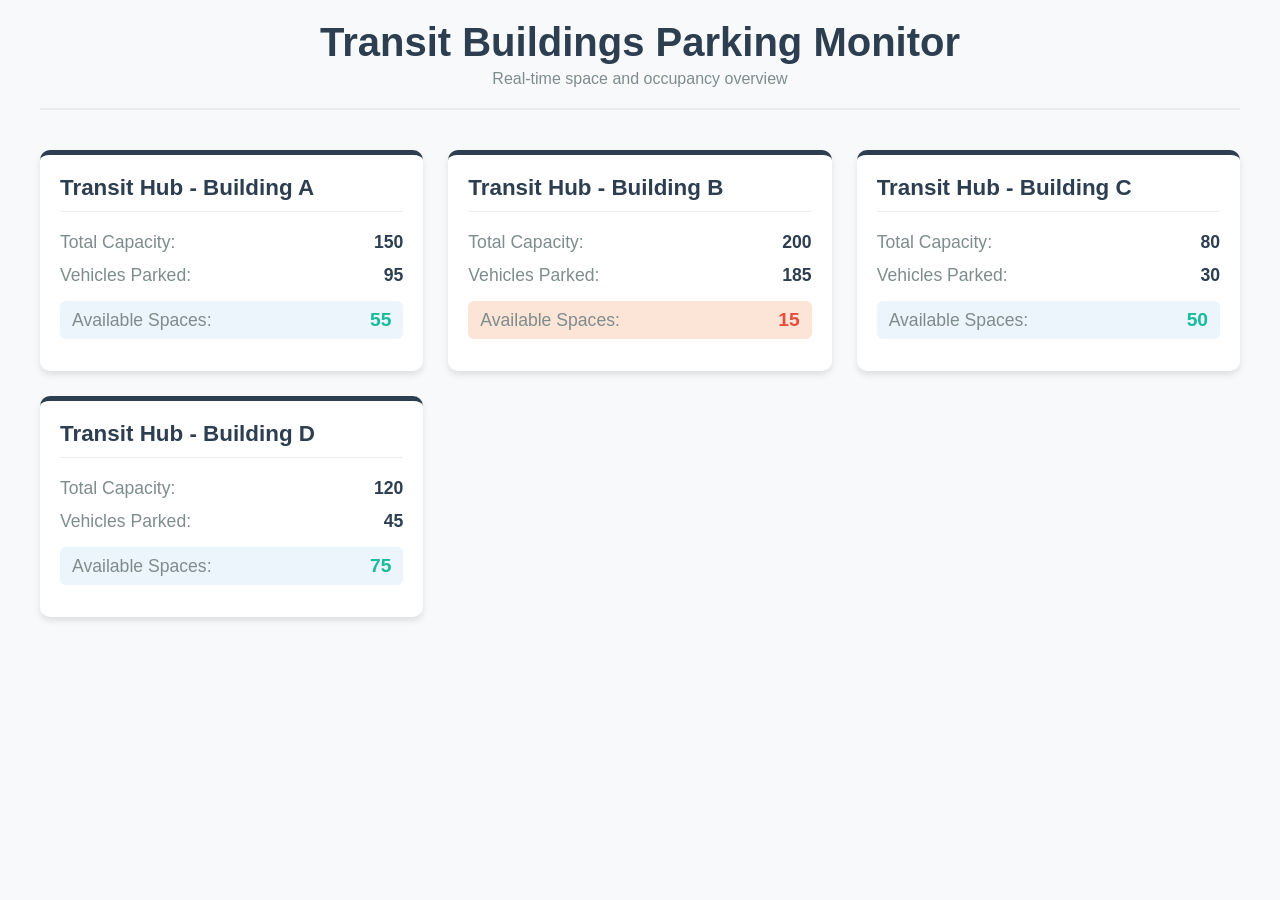
==== index.html @ 58588067 "Add files via upload" ====
<!DOCTYPE html>
<html lang="en">
<head>
    <meta charset="UTF-8">
    <meta name="viewport" content="width=device-width, initial-scale=1.0">
    <title>Transit Building Parking Dashboard</title>
    <style>
        :root {
            --primary-color: #2c3e50;
            --secondary-color: #18bc9c;
            --danger-color: #e74c3c;
            --bg-color: #f8f9fa;
            --card-bg: #ffffff;
        }

        body {
            font-family: 'Segoe UI', Tahoma, Geneva, Verdana, sans-serif;
            background-color: var(--bg-color);
            margin: 0;
            padding: 20px;
            color: #333;
        }

        .container {
            max-width: 1200px;
            margin: 0 auto;
        }

        header {
            text-align: center;
            margin-bottom: 40px;
            padding-bottom: 20px;
            border-bottom: 2px solid #e9ecef;
        }

        header h1 {
            color: var(--primary-color);
            margin: 0;
            font-size: 2.5rem;
        }

        header p {
            color: #7f8c8d;
            margin: 5px 0 0 0;
        }

        /* Dashboard Grid */
        .dashboard-grid {
            display: grid;
            grid-template-columns: repeat(auto-fit, minmax(300px, 1fr));
            gap: 25px;
        }

        /* Building Card Styling */
        .building-card {
            background: var(--card-bg);
            border-radius: 10px;
            box-shadow: 0 4px 6px rgba(0, 0, 0, 0.1);
            padding: 20px;
            transition: transform 0.2s ease, box-shadow 0.2s ease;
            border-top: 5px solid var(--primary-color);
        }

        .building-card:hover {
            transform: translateY(-5px);
            box-shadow: 0 6px 12px rgba(0, 0, 0, 0.15);
        }

        .building-name {
            font-size: 1.4rem;
            color: var(--primary-color);
            margin-top: 0;
            margin-bottom: 20px;
            border-bottom: 1px solid #eee;
            padding-bottom: 10px;
        }

        /* Data Rows */
        .data-row {
            display: flex;
            justify-content: space-between;
            align-items: center;
            margin-bottom: 12px;
            font-size: 1.1rem;
        }

        .data-label {
            color: #7f8c8d;
            font-weight: 500;
        }

        .data-value {
            font-weight: bold;
            color: #2c3e50;
        }

        /* Highlight Remaining Space */
        .remaining-space {
            background-color: #ebf5fb;
            padding: 8px 12px;
            border-radius: 6px;
            margin-top: 15px;
        }

        .remaining-space .data-value {
            color: var(--secondary-color);
            font-size: 1.2rem;
        }

        /* Warning if parking is getting full */
        .low-space .remaining-space {
            background-color: #fce4d6;
        }
        .low-space .remaining-space .data-value {
            color: var(--danger-color);
        }
    </style>
</head>
<body>

    <div class="container">
        <header>
            <h1>Transit Buildings Parking Monitor</h1>
            <p>Real-time space and occupancy overview</p>
        </header>

        <div class="dashboard-grid">

            <div class="building-card" data-total="150" data-parked="95">
                <h2 class="building-name">Transit Hub - Building A</h2>
                <div class="data-row">
                    <span class="data-label">Total Capacity:</span>
                    <span class="data-value total-val">150</span>
                </div>
                <div class="data-row">
                    <span class="data-label">Vehicles Parked:</span>
                    <span class="data-value parked-val">95</span>
                </div>
                <div class="data-row remaining-space">
                    <span class="data-label">Available Spaces:</span>
                    <span class="data-value remaining-val">0</span>
                </div>
            </div>

            <div class="building-card" data-total="200" data-parked="185">
                <h2 class="building-name">Transit Hub - Building B</h2>
                <div class="data-row">
                    <span class="data-label">Total Capacity:</span>
                    <span class="data-value total-val">200</span>
                </div>
                <div class="data-row">
                    <span class="data-label">Vehicles Parked:</span>
                    <span class="data-value parked-val">185</span>
                </div>
                <div class="data-row remaining-space">
                    <span class="data-label">Available Spaces:</span>
                    <span class="data-value remaining-val">0</span>
                </div>
            </div>

            <div class="building-card" data-total="80" data-parked="30">
                <h2 class="building-name">Transit Hub - Building C</h2>
                <div class="data-row">
                    <span class="data-label">Total Capacity:</span>
                    <span class="data-value total-val">80</span>
                </div>
                <div class="data-row">
                    <span class="data-label">Vehicles Parked:</span>
                    <span class="data-value parked-val">30</span>
                </div>
                <div class="data-row remaining-space">
                    <span class="data-label">Available Spaces:</span>
                    <span class="data-value remaining-val">0</span>
                </div>
            </div>

            <div class="building-card" data-total="120" data-parked="45">
                <h2 class="building-name">Transit Hub - Building D</h2>
                <div class="data-row">
                    <span class="data-label">Total Capacity:</span>
                    <span class="data-value total-val">120</span>
                </div>
                <div class="data-row">
                    <span class="data-label">Vehicles Parked:</span>
                    <span class="data-value parked-val">45</span>
                </div>
                <div class="data-row remaining-space">
                    <span class="data-label">Available Spaces:</span>
                    <span class="data-value remaining-val">0</span>
                </div>
            </div>

        </div>
    </div>

    <script>
        // This script automatically runs when the page opens to calculate spaces
        document.addEventListener("DOMContentLoaded", function() {
            const cards = document.querySelectorAll('.building-card');
            
            cards.forEach(card => {
                // Get the total and parked values from the HTML attributes
                const total = parseInt(card.getAttribute('data-total'));
                const parked = parseInt(card.getAttribute('data-parked'));
                
                // Calculate remaining space
                const remaining = total - parked;
                
                // Display the calculated remaining space
                card.querySelector('.remaining-val').textContent = remaining;
                
                // Extra feature: If less than 15% space is left, make it turn red/alert color
                if (remaining / total < 0.15) {
                    card.classList.add('low-space');
                }
            });
        });
    </script>
</body>
</html>
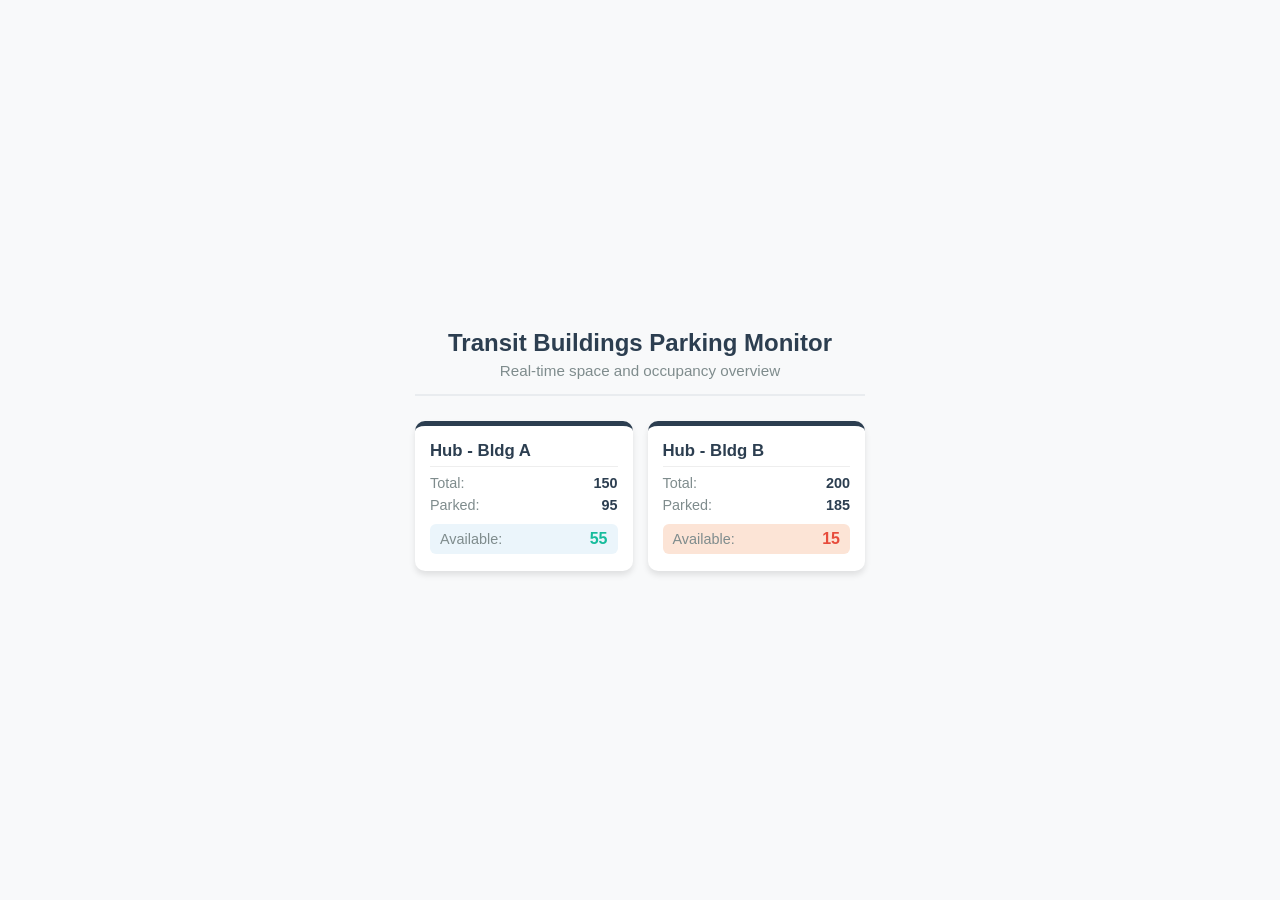
==== commit dc61fa40: "Add files via upload" ====
--- a/index.html
+++ b/index.html
@@ -19,46 +19,66 @@
             margin: 0;
             padding: 20px;
             color: #333;
+            display: flex;
+            justify-content: center;
+            align-items: center;
+            min-height: 100vh;
+            box-sizing: border-box;
         }
 
         .container {
-            max-width: 1200px;
+            width: 100%;
+            max-width: 450px; 
             margin: 0 auto;
         }
 
         header {
             text-align: center;
-            margin-bottom: 40px;
-            padding-bottom: 20px;
+            margin-bottom: 25px;
+            padding-bottom: 15px;
             border-bottom: 2px solid #e9ecef;
         }
 
         header h1 {
             color: var(--primary-color);
             margin: 0;
-            font-size: 2.5rem;
+            font-size: 24px;
         }
 
         header p {
             color: #7f8c8d;
             margin: 5px 0 0 0;
-        }
-
-        /* Dashboard Grid */
+            font-size: 0.95rem;
+        }
+
         .dashboard-grid {
             display: grid;
-            grid-template-columns: repeat(auto-fit, minmax(300px, 1fr));
-            gap: 25px;
-        }
-
-        /* Building Card Styling */
+            grid-template-columns: repeat(2, 1fr);
+            gap: 15px;
+            justify-content: center;
+        }
+
+        @media (max-width: 500px) {
+            .dashboard-grid {
+                grid-template-columns: 1fr;
+            }
+        }
+
+        /* Building Card Styling with height customization */
         .building-card {
             background: var(--card-bg);
             border-radius: 10px;
             box-shadow: 0 4px 6px rgba(0, 0, 0, 0.1);
-            padding: 20px;
+            padding: 15px; /* Compact padding */
             transition: transform 0.2s ease, box-shadow 0.2s ease;
             border-top: 5px solid var(--primary-color);
+            
+            /* --- HEIGHT CUSTOMIZATION --- */
+            height: 150px;          /* Set the exact height you want here */
+            display: flex;
+            flex-direction: column;
+            justify-content: space-between; /* Evenly spaces elements inside the height */
+            box-sizing: border-box;
         }
 
         .building-card:hover {
@@ -67,21 +87,28 @@
         }
 
         .building-name {
-            font-size: 1.4rem;
+            font-size: 1.05rem; /* Balanced size for shorter cards */
             color: var(--primary-color);
             margin-top: 0;
-            margin-bottom: 20px;
+            margin-bottom: 5px;
             border-bottom: 1px solid #eee;
-            padding-bottom: 10px;
-        }
-
-        /* Data Rows */
+            padding-bottom: 5px;
+        }
+
+        /* Content wrapper helps adjust internal layouts smoothly */
+        .card-content {
+            flex-grow: 1;
+            display: flex;
+            flex-direction: column;
+            justify-content: center;
+            gap: 6px; /* Tight spaces between text data */
+        }
+
         .data-row {
             display: flex;
             justify-content: space-between;
             align-items: center;
-            margin-bottom: 12px;
-            font-size: 1.1rem;
+            font-size: 0.9rem;
         }
 
         .data-label {
@@ -97,14 +124,14 @@
         /* Highlight Remaining Space */
         .remaining-space {
             background-color: #ebf5fb;
-            padding: 8px 12px;
+            padding: 6px 10px;
             border-radius: 6px;
-            margin-top: 15px;
+            margin-top: 5px;
         }
 
         .remaining-space .data-value {
             color: var(--secondary-color);
-            font-size: 1.2rem;
+            font-size: 1rem;
         }
 
         /* Warning if parking is getting full */
@@ -127,89 +154,55 @@
         <div class="dashboard-grid">
 
             <div class="building-card" data-total="150" data-parked="95">
-                <h2 class="building-name">Transit Hub - Building A</h2>
-                <div class="data-row">
-                    <span class="data-label">Total Capacity:</span>
-                    <span class="data-value total-val">150</span>
-                </div>
-                <div class="data-row">
-                    <span class="data-label">Vehicles Parked:</span>
-                    <span class="data-value parked-val">95</span>
-                </div>
-                <div class="data-row remaining-space">
-                    <span class="data-label">Available Spaces:</span>
-                    <span class="data-value remaining-val">0</span>
+                <h2 class="building-name">Hub - Bldg A</h2>
+                <div class="card-content">
+                    <div class="data-row">
+                        <span class="data-label">Total:</span>
+                        <span class="data-value total-val">150</span>
+                    </div>
+                    <div class="data-row">
+                        <span class="data-label">Parked:</span>
+                        <span class="data-value parked-val">95</span>
+                    </div>
+                    <div class="data-row remaining-space">
+                        <span class="data-label">Available:</span>
+                        <span class="data-value remaining-val">0</span>
+                    </div>
                 </div>
             </div>
 
             <div class="building-card" data-total="200" data-parked="185">
-                <h2 class="building-name">Transit Hub - Building B</h2>
-                <div class="data-row">
-                    <span class="data-label">Total Capacity:</span>
-                    <span class="data-value total-val">200</span>
-                </div>
-                <div class="data-row">
-                    <span class="data-label">Vehicles Parked:</span>
-                    <span class="data-value parked-val">185</span>
-                </div>
-                <div class="data-row remaining-space">
-                    <span class="data-label">Available Spaces:</span>
-                    <span class="data-value remaining-val">0</span>
+                <h2 class="building-name">Hub - Bldg B</h2>
+                <div class="card-content">
+                    <div class="data-row">
+                        <span class="data-label">Total:</span>
+                        <span class="data-value total-val">200</span>
+                    </div>
+                    <div class="data-row">
+                        <span class="data-label">Parked:</span>
+                        <span class="data-value parked-val">185</span>
+                    </div>
+                    <div class="data-row remaining-space">
+                        <span class="data-label">Available:</span>
+                        <span class="data-value remaining-val">0</span>
+                    </div>
                 </div>
             </div>
-
-            <div class="building-card" data-total="80" data-parked="30">
-                <h2 class="building-name">Transit Hub - Building C</h2>
-                <div class="data-row">
-                    <span class="data-label">Total Capacity:</span>
-                    <span class="data-value total-val">80</span>
-                </div>
-                <div class="data-row">
-                    <span class="data-label">Vehicles Parked:</span>
-                    <span class="data-value parked-val">30</span>
-                </div>
-                <div class="data-row remaining-space">
-                    <span class="data-label">Available Spaces:</span>
-                    <span class="data-value remaining-val">0</span>
-                </div>
-            </div>
-
-            <div class="building-card" data-total="120" data-parked="45">
-                <h2 class="building-name">Transit Hub - Building D</h2>
-                <div class="data-row">
-                    <span class="data-label">Total Capacity:</span>
-                    <span class="data-value total-val">120</span>
-                </div>
-                <div class="data-row">
-                    <span class="data-label">Vehicles Parked:</span>
-                    <span class="data-value parked-val">45</span>
-                </div>
-                <div class="data-row remaining-space">
-                    <span class="data-label">Available Spaces:</span>
-                    <span class="data-value remaining-val">0</span>
-                </div>
-            </div>
-
+            
         </div>
     </div>
 
     <script>
-        // This script automatically runs when the page opens to calculate spaces
         document.addEventListener("DOMContentLoaded", function() {
             const cards = document.querySelectorAll('.building-card');
             
             cards.forEach(card => {
-                // Get the total and parked values from the HTML attributes
                 const total = parseInt(card.getAttribute('data-total'));
                 const parked = parseInt(card.getAttribute('data-parked'));
-                
-                // Calculate remaining space
                 const remaining = total - parked;
                 
-                // Display the calculated remaining space
                 card.querySelector('.remaining-val').textContent = remaining;
                 
-                // Extra feature: If less than 15% space is left, make it turn red/alert color
                 if (remaining / total < 0.15) {
                     card.classList.add('low-space');
                 }
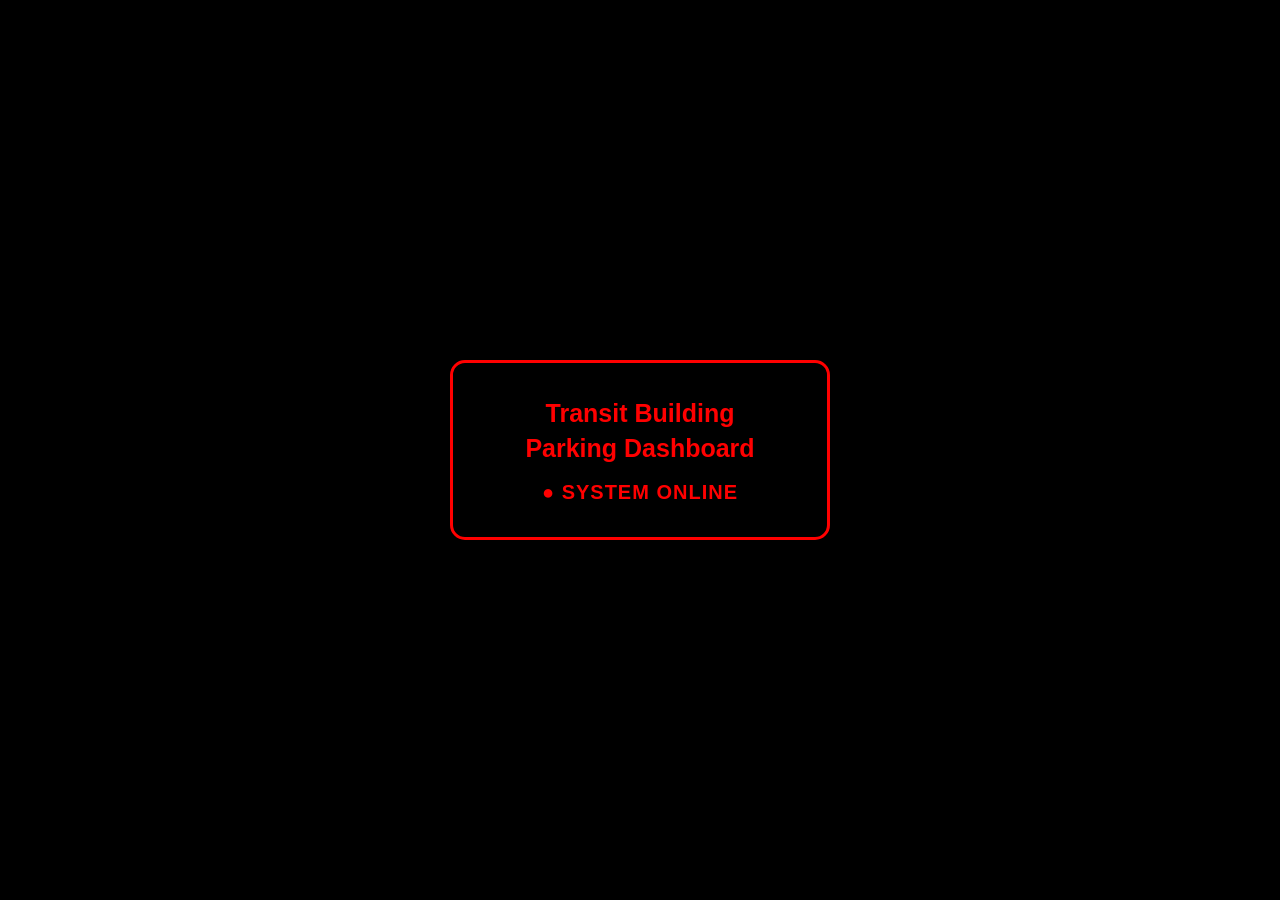
==== commit d3966b22: "Add files via upload" ====
--- a/index.html
+++ b/index.html
@@ -4,210 +4,16 @@
     <meta charset="UTF-8">
     <meta name="viewport" content="width=device-width, initial-scale=1.0">
     <title>Transit Building Parking Dashboard</title>
-    <style>
-        :root {
-            --primary-color: #2c3e50;
-            --secondary-color: #18bc9c;
-            --danger-color: #e74c3c;
-            --bg-color: #f8f9fa;
-            --card-bg: #ffffff;
-        }
-
-        body {
-            font-family: 'Segoe UI', Tahoma, Geneva, Verdana, sans-serif;
-            background-color: var(--bg-color);
-            margin: 0;
-            padding: 20px;
-            color: #333;
-            display: flex;
-            justify-content: center;
-            align-items: center;
-            min-height: 100vh;
-            box-sizing: border-box;
-        }
-
-        .container {
-            width: 100%;
-            max-width: 450px; 
-            margin: 0 auto;
-        }
-
-        header {
-            text-align: center;
-            margin-bottom: 25px;
-            padding-bottom: 15px;
-            border-bottom: 2px solid #e9ecef;
-        }
-
-        header h1 {
-            color: var(--primary-color);
-            margin: 0;
-            font-size: 24px;
-        }
-
-        header p {
-            color: #7f8c8d;
-            margin: 5px 0 0 0;
-            font-size: 0.95rem;
-        }
-
-        .dashboard-grid {
-            display: grid;
-            grid-template-columns: repeat(2, 1fr);
-            gap: 15px;
-            justify-content: center;
-        }
-
-        @media (max-width: 500px) {
-            .dashboard-grid {
-                grid-template-columns: 1fr;
-            }
-        }
-
-        /* Building Card Styling with height customization */
-        .building-card {
-            background: var(--card-bg);
-            border-radius: 10px;
-            box-shadow: 0 4px 6px rgba(0, 0, 0, 0.1);
-            padding: 15px; /* Compact padding */
-            transition: transform 0.2s ease, box-shadow 0.2s ease;
-            border-top: 5px solid var(--primary-color);
-            
-            /* --- HEIGHT CUSTOMIZATION --- */
-            height: 150px;          /* Set the exact height you want here */
-            display: flex;
-            flex-direction: column;
-            justify-content: space-between; /* Evenly spaces elements inside the height */
-            box-sizing: border-box;
-        }
-
-        .building-card:hover {
-            transform: translateY(-5px);
-            box-shadow: 0 6px 12px rgba(0, 0, 0, 0.15);
-        }
-
-        .building-name {
-            font-size: 1.05rem; /* Balanced size for shorter cards */
-            color: var(--primary-color);
-            margin-top: 0;
-            margin-bottom: 5px;
-            border-bottom: 1px solid #eee;
-            padding-bottom: 5px;
-        }
-
-        /* Content wrapper helps adjust internal layouts smoothly */
-        .card-content {
-            flex-grow: 1;
-            display: flex;
-            flex-direction: column;
-            justify-content: center;
-            gap: 6px; /* Tight spaces between text data */
-        }
-
-        .data-row {
-            display: flex;
-            justify-content: space-between;
-            align-items: center;
-            font-size: 0.9rem;
-        }
-
-        .data-label {
-            color: #7f8c8d;
-            font-weight: 500;
-        }
-
-        .data-value {
-            font-weight: bold;
-            color: #2c3e50;
-        }
-
-        /* Highlight Remaining Space */
-        .remaining-space {
-            background-color: #ebf5fb;
-            padding: 6px 10px;
-            border-radius: 6px;
-            margin-top: 5px;
-        }
-
-        .remaining-space .data-value {
-            color: var(--secondary-color);
-            font-size: 1rem;
-        }
-
-        /* Warning if parking is getting full */
-        .low-space .remaining-space {
-            background-color: #fce4d6;
-        }
-        .low-space .remaining-space .data-value {
-            color: var(--danger-color);
-        }
-    </style>
+    <link rel="stylesheet" href="style.css">
 </head>
 <body>
 
     <div class="container">
-        <header>
-            <h1>Transit Buildings Parking Monitor</h1>
-            <p>Real-time space and occupancy overview</p>
-        </header>
-
-        <div class="dashboard-grid">
-
-            <div class="building-card" data-total="150" data-parked="95">
-                <h2 class="building-name">Hub - Bldg A</h2>
-                <div class="card-content">
-                    <div class="data-row">
-                        <span class="data-label">Total:</span>
-                        <span class="data-value total-val">150</span>
-                    </div>
-                    <div class="data-row">
-                        <span class="data-label">Parked:</span>
-                        <span class="data-value parked-val">95</span>
-                    </div>
-                    <div class="data-row remaining-space">
-                        <span class="data-label">Available:</span>
-                        <span class="data-value remaining-val">0</span>
-                    </div>
-                </div>
-            </div>
-
-            <div class="building-card" data-total="200" data-parked="185">
-                <h2 class="building-name">Hub - Bldg B</h2>
-                <div class="card-content">
-                    <div class="data-row">
-                        <span class="data-label">Total:</span>
-                        <span class="data-value total-val">200</span>
-                    </div>
-                    <div class="data-row">
-                        <span class="data-label">Parked:</span>
-                        <span class="data-value parked-val">185</span>
-                    </div>
-                    <div class="data-row remaining-space">
-                        <span class="data-label">Available:</span>
-                        <span class="data-value remaining-val">0</span>
-                    </div>
-                </div>
-            </div>
-            
+        <div class="main-title-view">
+            <h1>Transit Building<br>Parking Dashboard</h1>
+            <p>● SYSTEM ONLINE</p>
         </div>
     </div>
 
-    <script>
-        document.addEventListener("DOMContentLoaded", function() {
-            const cards = document.querySelectorAll('.building-card');
-            
-            cards.forEach(card => {
-                const total = parseInt(card.getAttribute('data-total'));
-                const parked = parseInt(card.getAttribute('data-parked'));
-                const remaining = total - parked;
-                
-                card.querySelector('.remaining-val').textContent = remaining;
-                
-                if (remaining / total < 0.15) {
-                    card.classList.add('low-space');
-                }
-            });
-        });
-    </script>
 </body>
 </html>
--- a/style.css
+++ b/style.css
@@ -0,0 +1,142 @@
+:root {
+    /* 🎨 BACKGROUND & THEME COLORS (MODIFIED FOR BLACK & RED THEME) */
+    --bg-color: #000000;          /* Full screen background (Pure Black) */
+    --card-bg: #000000;          /* Inside card background (Pure Black) */
+    --primary-color: #ff0000;     /* Main text, titles, lines, and borders (Pure Red) */
+    --secondary-color: #ff0000;   /* Highlighted values/status metrics (Pure Red) */
+    --danger-color: #ff0000;      /* Warning alerts threshold color (Pure Red) */
+    --label-color: #ff0000;       /* Subtext data labels (Pure Red) */
+
+    /* 📐 CONTAINER SIZE ADJUSTMENTS */
+    --card-width: 400px;         /* Adjust width of your screen block */
+    --card-height: 200px;        /* Adjust height of your screen block */
+
+    /* 🔤 FONT SIZE ADJUSTMENTS */
+    --title-font-size: 25px;   /* Size of the main building/dashboard names */
+    --data-font-size: 20px;    /* Size of normal total/parked data rows */
+    --avail-font-size: 20px;   /* Size of the highlighted 'Available' value */
+}
+
+/* --- STRUCTURE STYLES --- */
+body {
+    font-family: 'Segoe UI', Tahoma, Geneva, Verdana, sans-serif;
+    background-color: var(--bg-color);
+    margin: 0;
+    display: flex;
+    justify-content: center;
+    align-items: center;
+    min-height: 100vh;
+    overflow: hidden; /* Stops scrollbars from breaking LED screen alignments */
+}
+
+.container {
+    width: var(--card-width);
+    height: var(--card-height);
+    padding: 10px;
+    box-sizing: border-box;
+}
+
+/* Title Page Layout styling */
+.main-title-view {
+    background: var(--card-bg);
+    width: 100%;
+    height: 100%;
+    padding: 15px;
+    border-radius: 15px;
+    border: 3px solid var(--primary-color); /* Clean red frame outline */
+    display: flex;
+    flex-direction: column;
+    justify-content: center;
+    align-items: center;
+    box-sizing: border-box;
+    text-align: center;
+}
+
+.main-title-view h1 {
+    color: var(--primary-color);
+    margin: 0;
+    font-size: var(--title-font-size);
+    line-height: 1.4;
+}
+
+.main-title-view p {
+    color: var(--secondary-color);
+    margin: 15px 0 0 0;
+    font-size: var(--data-font-size);
+    font-weight: bold;
+    letter-spacing: 1px;
+}
+
+/* Building Card Layout styling */
+.building-card {
+    background: var(--card-bg);
+    border-radius: 15px;
+    border: 3px solid var(--primary-color); /* Full solid red structural container boundary */
+    padding: 15px;
+    width: 100%;
+    height: 100%;
+    display: flex;
+    flex-direction: column;
+    justify-content: space-between;
+    box-sizing: border-box;
+}
+
+.building-name {
+    font-size: var(--title-font-size);
+    color: var(--primary-color);
+    margin-top: 0;
+    margin-bottom: 2px;
+    border-bottom: 2px solid var(--primary-color); /* Red divider line beneath building title */
+    padding-bottom: 4px;
+    text-align: center;
+}
+
+.card-content {
+    flex-grow: 1;
+    display: flex;
+    flex-direction: column;
+    justify-content: center;
+    gap: 6px;
+}
+
+.data-row {
+    display: flex;
+    justify-content: space-between;
+    align-items: center;
+    font-size: var(--data-font-size);
+}
+
+.data-label {
+    color: var(--label-color);
+    font-weight: 500;
+}
+
+.data-value {
+    font-weight: bold;
+    color: var(--primary-color);
+}
+
+/* Accent Highlight Box surrounding Available spaces info */
+.remaining-space {
+    border: 2px solid var(--primary-color); /* Sharp red emphasis outline */
+    background-color: transparent;           /* Removed blue/light background for deep black alignment */
+    padding: 10px 15px;
+    border-radius: 8px;
+}
+
+.remaining-space .data-value {
+    color: var(--secondary-color);
+    font-size: var(--avail-font-size);
+}
+
+/* Alerts status modifications (Colors remain strictly red to preserve your dashboard aesthetic) */
+.low-space {
+    border-color: var(--danger-color);
+}
+.low-space .remaining-space {
+    background-color: transparent;
+    border-color: var(--danger-color);
+}
+.low-space .remaining-space .data-value {
+    color: var(--danger-color);
+}
